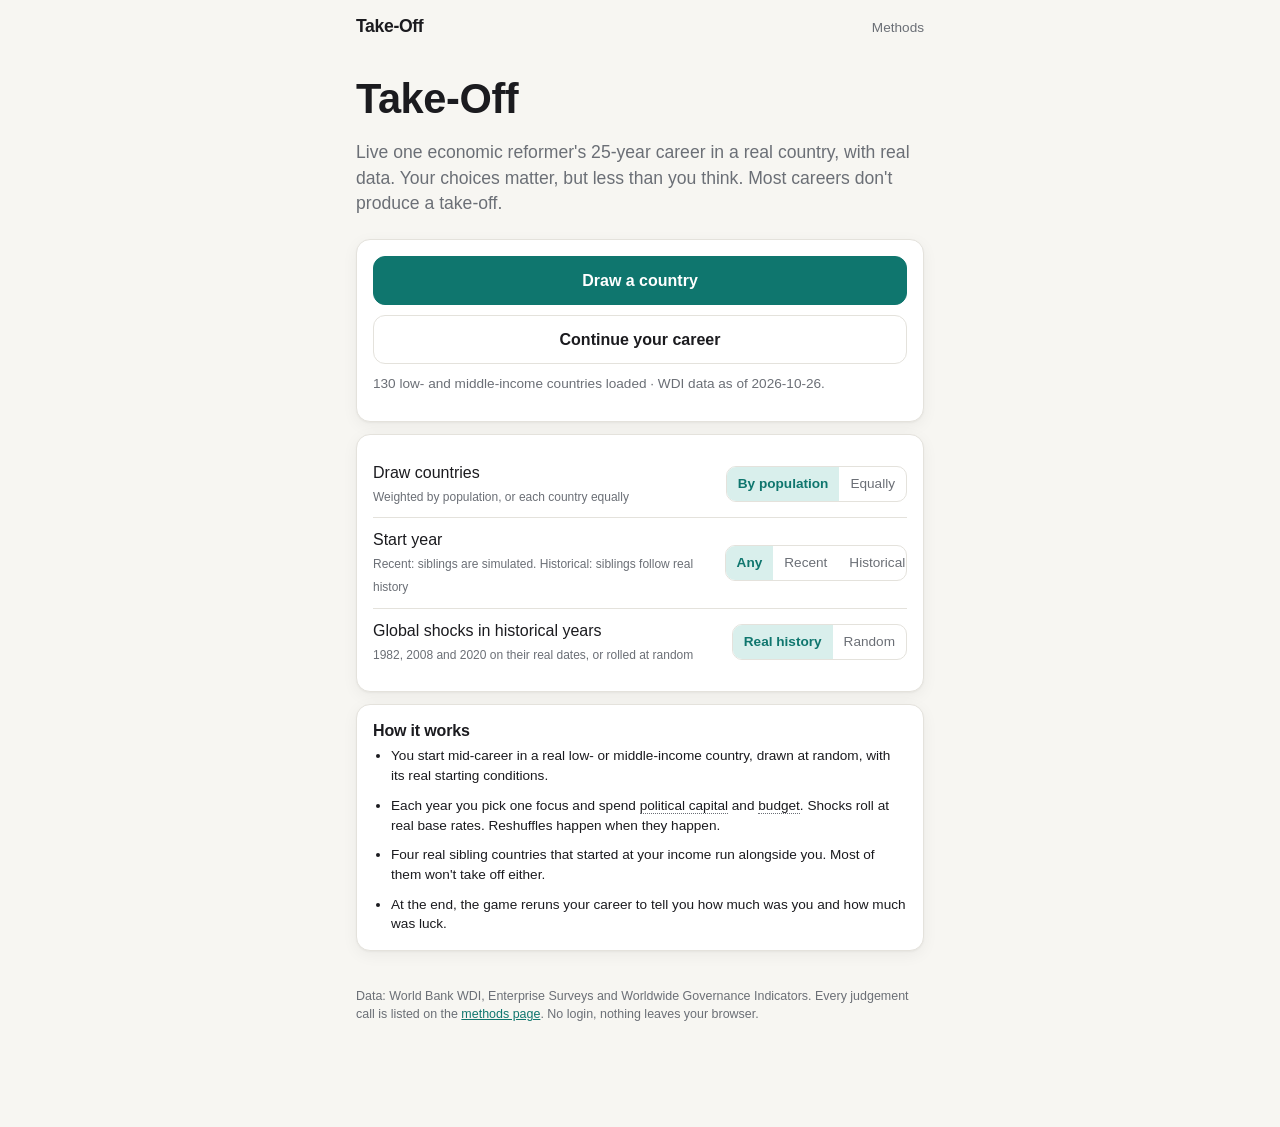
==== index.html @ 291b70ea "Take-Off v1: reformer-career growth game with World Bank data Static browser game: 25-year career in" ====
<!doctype html>
<html lang="en">
<head>
<meta charset="utf-8">
<meta name="viewport" content="width=device-width, initial-scale=1, viewport-fit=cover">
<title>Take-Off</title>
<meta name="description" content="Live one economic reformer's 25-year career in a real country, with real data. Most careers don't produce a take-off.">
<link rel="stylesheet" href="styles.css">
<link rel="icon" href="data:image/svg+xml,<svg xmlns='http://www.w3.org/2000/svg' viewBox='0 0 32 32'><path d='M4 26 L14 16 L20 20 L28 6' stroke='%230f766e' stroke-width='4' fill='none' stroke-linecap='round'/></svg>">
</head>
<body>
<div class="wrap">
  <header class="top">
    <a class="brand" href="#" id="brand">Take-Off</a>
    <nav><a href="methods.html">Methods</a><button id="nav-restart" hidden>Restart</button></nav>
  </header>

  <section id="home" class="screen active">
    <div class="hero">
      <h1>Take-Off</h1>
      <p class="lede">Live one economic reformer's 25-year career in a real country, with real data. Your choices matter, but less than you think. Most careers don't produce a take-off.</p>
    </div>
    <div class="card stack">
      <button class="btn primary block" id="btn-draw">Draw a country</button>
      <button class="btn block" id="btn-continue" hidden>Continue your career</button>
      <p class="small muted" id="loading">Loading country data…</p>
    </div>
    <div class="card settings">
      <label><span>Draw countries<br><span class="tiny muted">Weighted by population, or each country equally</span></span><span class="seg" data-setting="weighting"><button data-v="pop" class="on">By population</button><button data-v="equal">Equally</button></span></label>
      <label><span>Start year<br><span class="tiny muted">Recent: siblings are simulated. Historical: siblings follow real history</span></span><span class="seg" data-setting="era"><button data-v="any" class="on">Any</button><button data-v="recent">Recent</button><button data-v="historical">Historical</button></span></label>
      <label><span>Global shocks in historical years<br><span class="tiny muted">1982, 2008 and 2020 on their real dates, or rolled at random</span></span><span class="seg" data-setting="globalShocks"><button data-v="real" class="on">Real history</button><button data-v="random">Random</button></span></label>
    </div>
    <div class="card">
      <h3>How it works</h3>
      <ul class="small stack" style="padding-left: 18px; margin: 0">
        <li>You start mid-career in a real low- or middle-income country, drawn at random, with its real starting conditions.</li>
        <li>Each year you pick one focus and spend <span class="term" data-term="political capital">political capital</span> and <span class="term" data-term="budget">budget</span>. Shocks roll at real base rates. Reshuffles happen when they happen.</li>
        <li>Four real sibling countries that started at your income run alongside you. Most of them won't take off either.</li>
        <li>At the end, the game reruns your career to tell you how much was you and how much was luck.</li>
      </ul>
    </div>
    <footer>Data: World Bank WDI, Enterprise Surveys and Worldwide Governance Indicators. Every judgement call is listed on the <a href="methods.html">methods page</a>. No login, nothing leaves your browser.</footer>
  </section>

  <section id="draw" class="screen"></section>
  <section id="play" class="screen"></section>
  <section id="end" class="screen"></section>
</div>

<div class="modal" id="modal"><div class="box" id="modal-box"></div></div>
<div id="tip"></div>
<div class="toast" id="toast"></div>
<script type="module" src="src/app.js"></script>
</body>
</html>
---- styles.css ----
:root {
  --bg: #f7f6f2; --card: #ffffff; --ink: #1b1b1f; --muted: #6b6f76; --line: #e4e2dc;
  --accent: #0f766e; --accent-soft: #d9efec; --warm: #b45309; --warm-soft: #fbe9d6; --bad: #b91c1c; --bad-soft: #fde2e2;
  --sib: #9aa0a6; --you: #0f766e; --real: #b45309;
  --radius: 14px; --shadow: 0 1px 2px rgba(0,0,0,.04), 0 4px 16px rgba(0,0,0,.05);
  --font: -apple-system, BlinkMacSystemFont, "Segoe UI", Inter, Roboto, Helvetica, Arial, sans-serif;
  --mono: ui-monospace, SFMono-Regular, Menlo, monospace;
}
@media (prefers-color-scheme: dark) {
  :root:not([data-theme="light"]) {
    --bg: #15161a; --card: #1f2126; --ink: #ecebe6; --muted: #9a9ea6; --line: #2d3036;
    --accent: #3fb8ac; --accent-soft: #163f3b; --warm: #e8963e; --warm-soft: #3d2a14; --bad: #ef6a6a; --bad-soft: #3f1d1d;
    --sib: #6b7076; --you: #3fb8ac; --real: #e8963e; --shadow: 0 1px 2px rgba(0,0,0,.3);
  }
}
:root[data-theme="dark"] {
  --bg: #15161a; --card: #1f2126; --ink: #ecebe6; --muted: #9a9ea6; --line: #2d3036;
  --accent: #3fb8ac; --accent-soft: #163f3b; --warm: #e8963e; --warm-soft: #3d2a14; --bad: #ef6a6a; --bad-soft: #3f1d1d;
  --sib: #6b7076; --you: #3fb8ac; --real: #e8963e; --shadow: 0 1px 2px rgba(0,0,0,.3);
}
* { box-sizing: border-box; }
html { -webkit-text-size-adjust: 100%; }
body { margin: 0; background: var(--bg); color: var(--ink); font-family: var(--font); font-size: 16px; line-height: 1.45; font-variant-numeric: tabular-nums; }
a { color: var(--accent); }
button { font: inherit; color: inherit; }
h1, h2, h3 { margin: 0 0 .4em; line-height: 1.2; font-weight: 650; letter-spacing: -0.01em; }
h1 { font-size: 2rem; } h2 { font-size: 1.25rem; } h3 { font-size: 1rem; }
p { margin: 0 0 .8em; }
.wrap { max-width: 600px; margin: 0 auto; padding: 0 16px 80px; }
header.top { display: flex; align-items: center; justify-content: space-between; padding: 14px 0 10px; }
header.top .brand { font-weight: 700; letter-spacing: -.02em; text-decoration: none; color: var(--ink); font-size: 1.1rem; }
header.top nav a, header.top nav button { font-size: .85rem; color: var(--muted); margin-left: 14px; background: none; border: 0; cursor: pointer; text-decoration: none; padding: 0; }
.screen { display: none; } .screen.active { display: block; }
.card { background: var(--card); border: 1px solid var(--line); border-radius: var(--radius); padding: 16px; margin: 0 0 12px; box-shadow: var(--shadow); }
.card h3 { display: flex; justify-content: space-between; align-items: baseline; }
.card h3 small, .src { color: var(--muted); font-size: .75rem; font-weight: 400; }
.muted { color: var(--muted); } .small { font-size: .85rem; } .tiny { font-size: .75rem; }
.btn { display: inline-flex; align-items: center; justify-content: center; gap: 8px; padding: 12px 18px; border-radius: 12px; border: 1px solid var(--line); background: var(--card); cursor: pointer; font-weight: 600; transition: transform .05s ease, background .15s; }
.btn:active { transform: translateY(1px); }
.btn.primary { background: var(--accent); color: #fff; border-color: var(--accent); }
.btn.block { width: 100%; }
.btn[disabled] { opacity: .45; cursor: not-allowed; }
.btn.ghost { background: transparent; }
.row { display: flex; gap: 10px; align-items: center; flex-wrap: wrap; }
.spread { justify-content: space-between; }
.stack > * + * { margin-top: 10px; }
.pill { display: inline-block; padding: 2px 9px; border-radius: 999px; font-size: .75rem; background: var(--accent-soft); color: var(--accent); font-weight: 600; }
.pill.warm { background: var(--warm-soft); color: var(--warm); } .pill.bad { background: var(--bad-soft); color: var(--bad); } .pill.grey { background: var(--line); color: var(--muted); }
.term { border-bottom: 1px dotted var(--muted); cursor: help; }
#tip { position: fixed; z-index: 50; max-width: 300px; background: var(--ink); color: var(--bg); padding: 10px 12px; border-radius: 10px; font-size: .85rem; line-height: 1.35; display: none; box-shadow: 0 6px 24px rgba(0,0,0,.25); }
/* Home */
.hero { padding: 24px 0 8px; }
.hero h1 { font-size: 2.6rem; }
.hero .lede { font-size: 1.1rem; color: var(--muted); max-width: 32em; }
.settings label { display: flex; justify-content: space-between; align-items: center; padding: 10px 0; border-top: 1px solid var(--line); gap: 12px; }
.settings label:first-child { border-top: 0; }
.seg { display: inline-flex; border: 1px solid var(--line); border-radius: 10px; overflow: hidden; }
.seg button { background: transparent; border: 0; padding: 7px 11px; cursor: pointer; font-size: .85rem; color: var(--muted); }
.seg button.on { background: var(--accent-soft); color: var(--accent); font-weight: 600; }
/* Starting hand */
.hand .kv { display: grid; grid-template-columns: 1fr auto; gap: 4px 12px; font-size: .95rem; }
.hand .kv b { font-weight: 600; }
.bar { height: 8px; background: var(--line); border-radius: 4px; overflow: hidden; }
.bar > i { display: block; height: 100%; background: var(--accent); border-radius: 4px; }
.bar.warm > i { background: var(--warm); }
.barrow { display: grid; grid-template-columns: 1fr 64px; gap: 6px 10px; align-items: center; font-size: .9rem; margin: 6px 0; }
.barrow .lbl { display: flex; justify-content: space-between; gap: 8px; }
.chips { display: flex; flex-wrap: wrap; gap: 6px; }
.chip { padding: 6px 11px; border-radius: 999px; border: 1px solid var(--line); background: var(--card); font-size: .85rem; cursor: pointer; }
.chip.on { background: var(--accent); color: #fff; border-color: var(--accent); }
.countrycard { background: linear-gradient(135deg, var(--accent) 0%, #134e4a 100%); color: #fff; border-radius: var(--radius); padding: 20px; margin-bottom: 12px; }
.countrycard h1 { color: #fff; margin: 0; font-size: 2rem; }
.countrycard .sub { opacity: .85; }
/* Play */
.topbar { position: sticky; top: 0; z-index: 10; background: var(--bg); padding: 10px 0 8px; border-bottom: 1px solid var(--line); margin-bottom: 12px; }
.topbar .yr { font-size: 1.25rem; font-weight: 700; }
.topbar .seat { font-size: .85rem; color: var(--muted); }
.pips { display: inline-flex; gap: 3px; align-items: center; }
.pips i { width: 9px; height: 9px; border-radius: 2px; background: var(--line); display: inline-block; }
.pips i.on { background: var(--accent); } .pips.budget i.on { background: var(--warm); }
.res { display: flex; gap: 14px; font-size: .8rem; color: var(--muted); align-items: center; }
.res b { color: var(--ink); }
canvas.chart { width: 100%; height: 180px; display: block; }
canvas.chart.big { height: 260px; }
.stats { display: grid; grid-template-columns: repeat(3, 1fr); gap: 8px; }
.stat { background: var(--card); border: 1px solid var(--line); border-radius: 12px; padding: 10px; }
.stat .v { font-size: 1.15rem; font-weight: 700; } .stat .k { font-size: .72rem; color: var(--muted); }
.menu { display: grid; gap: 8px; }
.opt { text-align: left; border: 1px solid var(--line); border-radius: 12px; background: var(--card); padding: 12px; cursor: pointer; display: grid; grid-template-columns: 1fr auto; gap: 4px 10px; }
.opt.on { border-color: var(--accent); box-shadow: 0 0 0 2px var(--accent-soft); }
.opt[disabled] { opacity: .5; cursor: not-allowed; }
.opt .t { font-weight: 650; } .opt .b { font-size: .85rem; color: var(--muted); grid-column: 1 / -1; }
.opt .why { font-size: .78rem; color: var(--accent); grid-column: 1 / -1; }
.opt .cost { font-size: .72rem; color: var(--muted); white-space: nowrap; text-align: right; }
.speed { display: flex; gap: 6px; align-items: center; flex-wrap: wrap; }
.speed button { border: 1px solid var(--line); background: var(--card); border-radius: 8px; padding: 6px 9px; font-size: .8rem; cursor: pointer; }
.speed button.on { background: var(--accent); color: #fff; border-color: var(--accent); }
.log { list-style: none; margin: 0; padding: 0; }
.log li { padding: 8px 0; border-top: 1px solid var(--line); font-size: .9rem; }
.log li:first-child { border-top: 0; }
.log .y { font-weight: 700; margin-right: 8px; font-family: var(--mono); font-size: .8rem; color: var(--muted); }
.shock { display: flex; justify-content: space-between; gap: 10px; font-size: .88rem; padding: 4px 0; }
.shock .ppt { font-family: var(--mono); font-size: .8rem; color: var(--muted); white-space: nowrap; }
.pos { color: var(--accent); } .neg { color: var(--bad); }
details summary { cursor: pointer; color: var(--muted); font-size: .85rem; }
.why .barrow { grid-template-columns: 1fr 120px 48px; }
.why .bb { position: relative; height: 10px; background: var(--line); border-radius: 3px; }
.why .bb i { position: absolute; top: 0; height: 100%; background: var(--accent); }
.why .bb i.neg { background: var(--bad); }
.reform { display: grid; grid-template-columns: 1fr 70px; gap: 2px 10px; align-items: center; font-size: .9rem; padding: 6px 0; border-top: 1px solid var(--line); }
.reform:first-child { border-top: 0; }
.reform .n { display: flex; gap: 6px; align-items: center; flex-wrap: wrap; }
/* Modal */
.modal { position: fixed; inset: 0; background: rgba(20,20,24,.55); display: none; align-items: flex-end; justify-content: center; z-index: 40; padding: 0; }
.modal.open { display: flex; }
.modal .box { background: var(--card); width: 100%; max-width: 600px; border-radius: 18px 18px 0 0; padding: 20px 16px 28px; max-height: 90vh; overflow: auto; }
@media (min-width: 640px) { .modal { align-items: center; padding: 16px; } .modal .box { border-radius: 18px; } }
.modal textarea { width: 100%; min-height: 90px; border: 1px solid var(--line); border-radius: 10px; padding: 10px; font: inherit; background: var(--bg); color: var(--ink); resize: vertical; }
.evopt { width: 100%; text-align: left; border: 1px solid var(--line); border-radius: 12px; background: var(--card); padding: 12px; cursor: pointer; display: flex; justify-content: space-between; gap: 10px; margin-top: 8px; }
.evopt[disabled] { opacity: .5; cursor: not-allowed; }
.toast { position: fixed; left: 50%; transform: translateX(-50%); bottom: 20px; background: var(--ink); color: var(--bg); padding: 10px 16px; border-radius: 999px; font-size: .85rem; z-index: 60; display: none; }
/* End */
.legend { display: flex; gap: 14px; flex-wrap: wrap; font-size: .8rem; color: var(--muted); }
.legend i { display: inline-block; width: 14px; height: 3px; vertical-align: middle; margin-right: 5px; border-radius: 2px; }
.lucks { display: grid; grid-template-columns: 1fr 1fr; gap: 8px; }
.answers li { margin-bottom: 8px; } .answers .q { color: var(--muted); font-size: .85rem; }
select { font: inherit; padding: 8px 10px; border-radius: 10px; border: 1px solid var(--line); background: var(--card); color: var(--ink); max-width: 100%; }
footer { color: var(--muted); font-size: .78rem; padding: 24px 0; }
table.assump { width: 100%; border-collapse: collapse; font-size: .85rem; }
table.assump th, table.assump td { text-align: left; padding: 8px 6px; border-top: 1px solid var(--line); vertical-align: top; }
table.assump td.v { font-family: var(--mono); white-space: nowrap; }
.methods p, .methods li { max-width: 40em; }
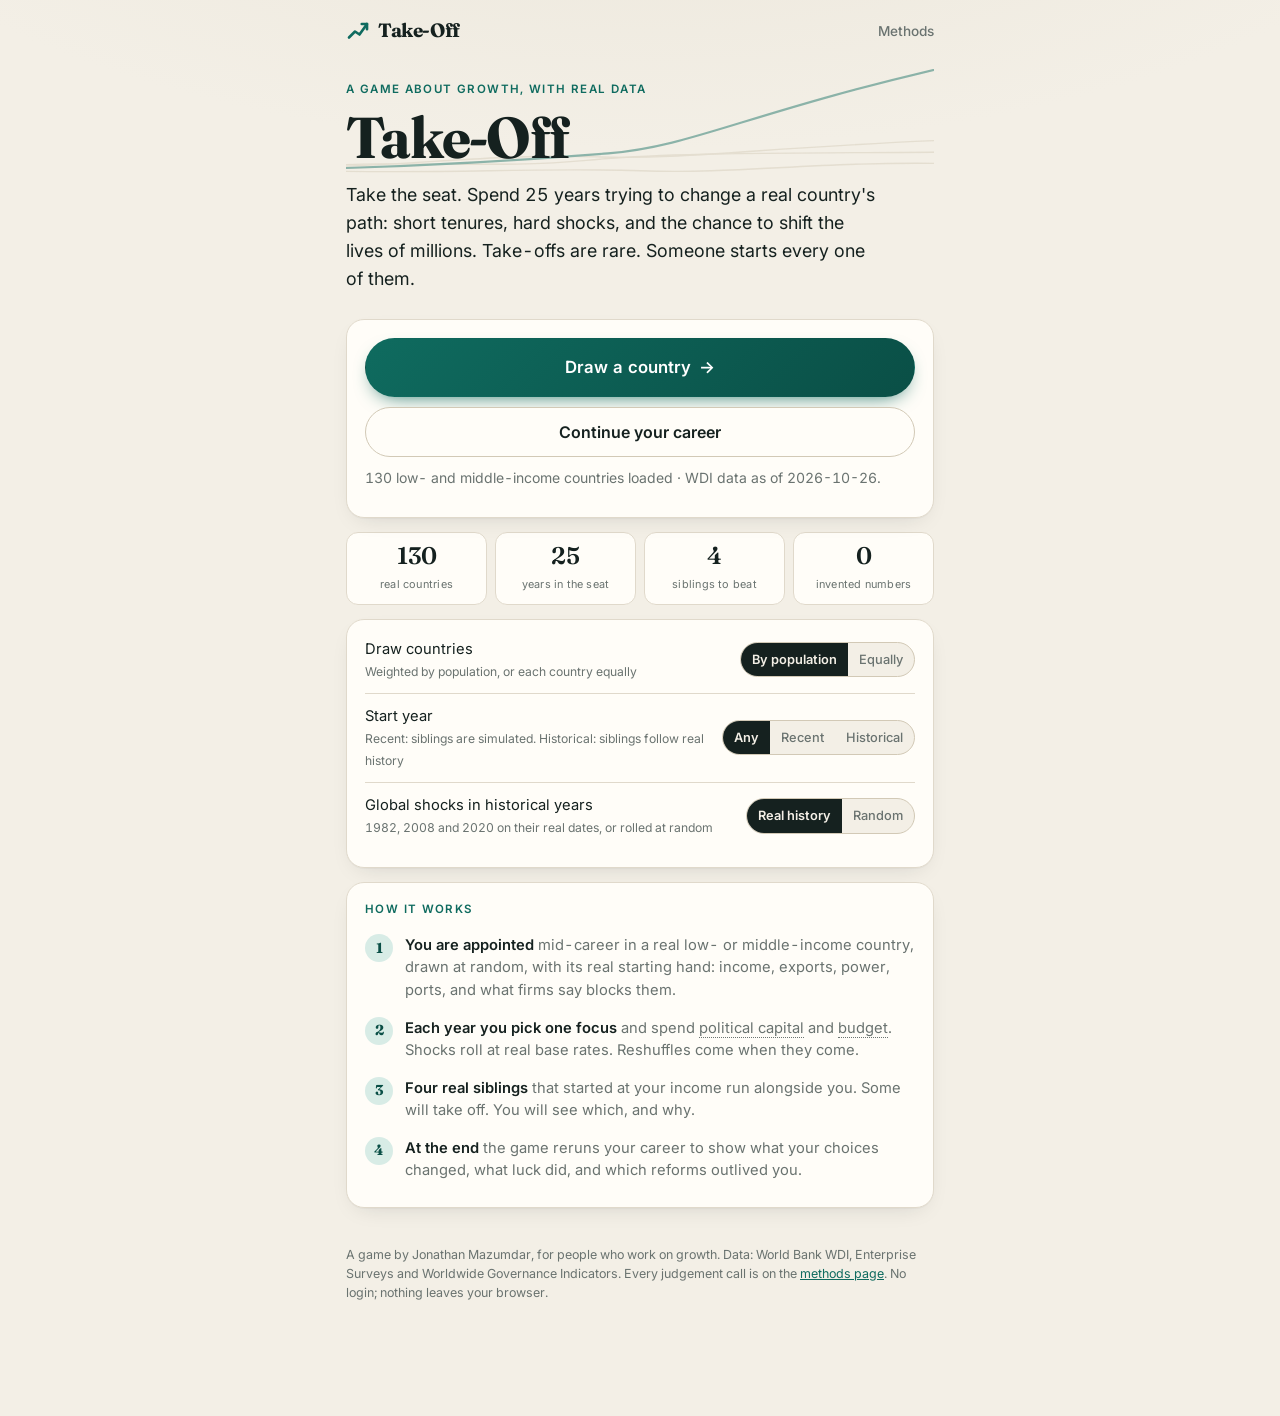
==== commit 8429b268: "Visual redesign, reframed copy, skill calibration, credits - Fraunces/Inter typography, warmer palet" ====
--- a/index.html
+++ b/index.html
@@ -4,26 +4,40 @@
 <meta charset="utf-8">
 <meta name="viewport" content="width=device-width, initial-scale=1, viewport-fit=cover">
 <title>Take-Off</title>
-<meta name="description" content="Live one economic reformer's 25-year career in a real country, with real data. Most careers don't produce a take-off.">
+<meta name="description" content="Take the seat. Spend 25 years trying to change a real country's path, with real data. Take-offs are rare. Someone starts every one of them.">
+<link rel="preconnect" href="https://fonts.googleapis.com"><link rel="preconnect" href="https://fonts.gstatic.com" crossorigin><link href="https://fonts.googleapis.com/css2?family=Fraunces:opsz,wght@9..144,400;9..144,600;9..144,700&family=Inter:wght@400;500;600;700&display=swap" rel="stylesheet">
 <link rel="stylesheet" href="styles.css">
 <link rel="icon" href="data:image/svg+xml,<svg xmlns='http://www.w3.org/2000/svg' viewBox='0 0 32 32'><path d='M4 26 L14 16 L20 20 L28 6' stroke='%230f766e' stroke-width='4' fill='none' stroke-linecap='round'/></svg>">
 </head>
 <body>
 <div class="wrap">
   <header class="top">
-    <a class="brand" href="#" id="brand">Take-Off</a>
+    <a class="brand" href="#" id="brand"><svg class="mark" viewBox="0 0 32 32" aria-hidden="true"><path d="M4 26 L12 18 L18 22 L28 8" fill="none" stroke="currentColor" stroke-width="3.5" stroke-linecap="round" stroke-linejoin="round"/><path d="M21 8 H28 V15" fill="none" stroke="currentColor" stroke-width="3.5" stroke-linecap="round" stroke-linejoin="round"/></svg>Take-Off</a>
     <nav><a href="methods.html">Methods</a><button id="nav-restart" hidden>Restart</button></nav>
   </header>
 
   <section id="home" class="screen active">
     <div class="hero">
+      <svg class="hero-art" viewBox="0 0 600 220" preserveAspectRatio="none" aria-hidden="true">
+        <path class="sib" d="M0 170 C100 165 180 150 260 155 S420 140 600 130"/>
+        <path class="sib" d="M0 175 C120 180 200 170 300 175 S460 160 600 165"/>
+        <path class="sib" d="M0 168 C90 160 170 172 250 160 S430 150 600 148"/>
+        <path class="you" d="M0 172 C110 168 190 160 270 150 S400 90 600 20"/>
+      </svg>
+      <p class="eyebrow">A game about growth, with real data</p>
       <h1>Take-Off</h1>
-      <p class="lede">Live one economic reformer's 25-year career in a real country, with real data. Your choices matter, but less than you think. Most careers don't produce a take-off.</p>
+      <p class="lede">Take the seat. Spend 25 years trying to change a real country's path: short tenures, hard shocks, and the chance to shift the lives of millions. Take-offs are rare. Someone starts every one of them.</p>
     </div>
-    <div class="card stack">
-      <button class="btn primary block" id="btn-draw">Draw a country</button>
+    <div class="card cta stack">
+      <button class="btn primary block lg" id="btn-draw">Draw a country <span class="arrow">→</span></button>
       <button class="btn block" id="btn-continue" hidden>Continue your career</button>
       <p class="small muted" id="loading">Loading country data…</p>
+    </div>
+    <div class="facts">
+      <div class="fact"><b>130</b><span>real countries</span></div>
+      <div class="fact"><b>25</b><span>years in the seat</span></div>
+      <div class="fact"><b>4</b><span>siblings to beat</span></div>
+      <div class="fact"><b>0</b><span>invented numbers</span></div>
     </div>
     <div class="card settings">
       <label><span>Draw countries<br><span class="tiny muted">Weighted by population, or each country equally</span></span><span class="seg" data-setting="weighting"><button data-v="pop" class="on">By population</button><button data-v="equal">Equally</button></span></label>
@@ -31,15 +45,15 @@
       <label><span>Global shocks in historical years<br><span class="tiny muted">1982, 2008 and 2020 on their real dates, or rolled at random</span></span><span class="seg" data-setting="globalShocks"><button data-v="real" class="on">Real history</button><button data-v="random">Random</button></span></label>
     </div>
     <div class="card">
-      <h3>How it works</h3>
-      <ul class="small stack" style="padding-left: 18px; margin: 0">
-        <li>You start mid-career in a real low- or middle-income country, drawn at random, with its real starting conditions.</li>
-        <li>Each year you pick one focus and spend <span class="term" data-term="political capital">political capital</span> and <span class="term" data-term="budget">budget</span>. Shocks roll at real base rates. Reshuffles happen when they happen.</li>
-        <li>Four real sibling countries that started at your income run alongside you. Most of them won't take off either.</li>
-        <li>At the end, the game reruns your career to tell you how much was you and how much was luck.</li>
-      </ul>
+      <p class="eyebrow">How it works</p>
+      <ol class="steps">
+        <li><b>You are appointed</b> mid-career in a real low- or middle-income country, drawn at random, with its real starting hand: income, exports, power, ports, and what firms say blocks them.</li>
+        <li><b>Each year you pick one focus</b> and spend <span class="term" data-term="political capital">political capital</span> and <span class="term" data-term="budget">budget</span>. Shocks roll at real base rates. Reshuffles come when they come.</li>
+        <li><b>Four real siblings</b> that started at your income run alongside you. Some will take off. You will see which, and why.</li>
+        <li><b>At the end</b> the game reruns your career to show what your choices changed, what luck did, and which reforms outlived you.</li>
+      </ol>
     </div>
-    <footer>Data: World Bank WDI, Enterprise Surveys and Worldwide Governance Indicators. Every judgement call is listed on the <a href="methods.html">methods page</a>. No login, nothing leaves your browser.</footer>
+    <footer>A game by Jonathan Mazumdar, for people who work on growth. Data: World Bank WDI, Enterprise Surveys and Worldwide Governance Indicators. Every judgement call is on the <a href="methods.html">methods page</a>. No login; nothing leaves your browser.</footer>
   </section>
 
   <section id="draw" class="screen"></section>
@@ -47,7 +61,7 @@
   <section id="end" class="screen"></section>
 </div>
 
-<div class="modal" id="modal"><div class="box" id="modal-box"></div></div>
+<div class="modal" id="modal"><div class="box"><div class="handle"></div><div id="modal-box"></div></div></div>
 <div id="tip"></div>
 <div class="toast" id="toast"></div>
 <script type="module" src="src/app.js"></script>
--- a/styles.css
+++ b/styles.css
@@ -1,132 +1,193 @@
 :root {
-  --bg: #f7f6f2; --card: #ffffff; --ink: #1b1b1f; --muted: #6b6f76; --line: #e4e2dc;
-  --accent: #0f766e; --accent-soft: #d9efec; --warm: #b45309; --warm-soft: #fbe9d6; --bad: #b91c1c; --bad-soft: #fde2e2;
-  --sib: #9aa0a6; --you: #0f766e; --real: #b45309;
-  --radius: 14px; --shadow: 0 1px 2px rgba(0,0,0,.04), 0 4px 16px rgba(0,0,0,.05);
-  --font: -apple-system, BlinkMacSystemFont, "Segoe UI", Inter, Roboto, Helvetica, Arial, sans-serif;
+  --bg: #f3efe6; --bg2: #ebe6da; --card: #fffdf8; --ink: #15211f; --muted: #6a7370; --line: #e0d9cb; --line2: #d2c9b6;
+  --accent: #0f6b5f; --accent2: #0a4f46; --accent-soft: #d8ece6; --accent-ink: #0a4f46;
+  --warm: #c2651a; --warm-soft: #f7e3cf; --bad: #b8402f; --bad-soft: #f6dcd6; --gold: #d8a63a;
+  --sib: #a9b0ab; --you: #0f6b5f; --real: #c2651a;
+  --radius: 18px; --radius-s: 12px;
+  --shadow: 0 1px 1px rgba(21,33,31,.03), 0 8px 24px -12px rgba(21,33,31,.18);
+  --serif: "Fraunces", "Iowan Old Style", Georgia, serif;
+  --font: "Inter", -apple-system, BlinkMacSystemFont, "Segoe UI", Roboto, Helvetica, Arial, sans-serif;
   --mono: ui-monospace, SFMono-Regular, Menlo, monospace;
 }
 @media (prefers-color-scheme: dark) {
   :root:not([data-theme="light"]) {
-    --bg: #15161a; --card: #1f2126; --ink: #ecebe6; --muted: #9a9ea6; --line: #2d3036;
-    --accent: #3fb8ac; --accent-soft: #163f3b; --warm: #e8963e; --warm-soft: #3d2a14; --bad: #ef6a6a; --bad-soft: #3f1d1d;
-    --sib: #6b7076; --you: #3fb8ac; --real: #e8963e; --shadow: 0 1px 2px rgba(0,0,0,.3);
+    --bg: #111817; --bg2: #0c1211; --card: #1a2321; --ink: #ece8dd; --muted: #98a39f; --line: #27332f; --line2: #334440;
+    --accent: #4cc2b1; --accent2: #7ddccd; --accent-soft: #163b36; --accent-ink: #9fe7da;
+    --warm: #eda05a; --warm-soft: #3d2914; --bad: #ef7a67; --bad-soft: #43201b; --gold: #e6bd5c;
+    --sib: #5f6b67; --you: #4cc2b1; --real: #eda05a; --shadow: 0 1px 1px rgba(0,0,0,.3), 0 10px 30px -14px rgba(0,0,0,.6);
   }
 }
 :root[data-theme="dark"] {
-  --bg: #15161a; --card: #1f2126; --ink: #ecebe6; --muted: #9a9ea6; --line: #2d3036;
-  --accent: #3fb8ac; --accent-soft: #163f3b; --warm: #e8963e; --warm-soft: #3d2a14; --bad: #ef6a6a; --bad-soft: #3f1d1d;
-  --sib: #6b7076; --you: #3fb8ac; --real: #e8963e; --shadow: 0 1px 2px rgba(0,0,0,.3);
+  --bg: #111817; --bg2: #0c1211; --card: #1a2321; --ink: #ece8dd; --muted: #98a39f; --line: #27332f; --line2: #334440;
+  --accent: #4cc2b1; --accent2: #7ddccd; --accent-soft: #163b36; --accent-ink: #9fe7da;
+  --warm: #eda05a; --warm-soft: #3d2914; --bad: #ef7a67; --bad-soft: #43201b; --gold: #e6bd5c;
+  --sib: #5f6b67; --you: #4cc2b1; --real: #eda05a; --shadow: 0 1px 1px rgba(0,0,0,.3), 0 10px 30px -14px rgba(0,0,0,.6);
 }
 * { box-sizing: border-box; }
-html { -webkit-text-size-adjust: 100%; }
-body { margin: 0; background: var(--bg); color: var(--ink); font-family: var(--font); font-size: 16px; line-height: 1.45; font-variant-numeric: tabular-nums; }
+html { -webkit-text-size-adjust: 100%; scroll-behavior: smooth; }
+body { margin: 0; background: var(--bg); background-image: radial-gradient(1200px 500px at 50% -200px, var(--bg2), transparent 70%); color: var(--ink); font-family: var(--font); font-size: 16px; line-height: 1.5; font-variant-numeric: tabular-nums; -webkit-font-smoothing: antialiased; }
 a { color: var(--accent); }
 button { font: inherit; color: inherit; }
-h1, h2, h3 { margin: 0 0 .4em; line-height: 1.2; font-weight: 650; letter-spacing: -0.01em; }
-h1 { font-size: 2rem; } h2 { font-size: 1.25rem; } h3 { font-size: 1rem; }
+h1, h2, h3 { margin: 0 0 .35em; line-height: 1.1; font-weight: 600; letter-spacing: -0.01em; }
+h1, h2 { font-family: var(--serif); font-variation-settings: "opsz" 72; }
+h1 { font-size: 2.4rem; } h2 { font-size: 1.5rem; } h3 { font-size: 1.02rem; font-weight: 650; }
 p { margin: 0 0 .8em; }
-.wrap { max-width: 600px; margin: 0 auto; padding: 0 16px 80px; }
-header.top { display: flex; align-items: center; justify-content: space-between; padding: 14px 0 10px; }
-header.top .brand { font-weight: 700; letter-spacing: -.02em; text-decoration: none; color: var(--ink); font-size: 1.1rem; }
-header.top nav a, header.top nav button { font-size: .85rem; color: var(--muted); margin-left: 14px; background: none; border: 0; cursor: pointer; text-decoration: none; padding: 0; }
-.screen { display: none; } .screen.active { display: block; }
-.card { background: var(--card); border: 1px solid var(--line); border-radius: var(--radius); padding: 16px; margin: 0 0 12px; box-shadow: var(--shadow); }
-.card h3 { display: flex; justify-content: space-between; align-items: baseline; }
-.card h3 small, .src { color: var(--muted); font-size: .75rem; font-weight: 400; }
-.muted { color: var(--muted); } .small { font-size: .85rem; } .tiny { font-size: .75rem; }
-.btn { display: inline-flex; align-items: center; justify-content: center; gap: 8px; padding: 12px 18px; border-radius: 12px; border: 1px solid var(--line); background: var(--card); cursor: pointer; font-weight: 600; transition: transform .05s ease, background .15s; }
+.wrap { max-width: 620px; margin: 0 auto; padding: 0 16px 90px; }
+header.top { display: flex; align-items: center; justify-content: space-between; padding: 16px 0 10px; }
+header.top .brand { display: inline-flex; align-items: center; gap: 8px; font-family: var(--serif); font-weight: 700; letter-spacing: -.02em; text-decoration: none; color: var(--ink); font-size: 1.2rem; }
+header.top .mark { width: 24px; height: 24px; color: var(--accent); }
+header.top nav a, header.top nav button { font-size: .85rem; font-weight: 500; color: var(--muted); margin-left: 16px; background: none; border: 0; cursor: pointer; text-decoration: none; padding: 0; }
+header.top nav a:hover, header.top nav button:hover { color: var(--ink); }
+.screen { display: none; } .screen.active { display: block; animation: fade .35s ease both; }
+@keyframes fade { from { opacity: 0; transform: translateY(6px); } to { opacity: 1; transform: none; } }
+.card { background: var(--card); border: 1px solid var(--line); border-radius: var(--radius); padding: 18px; margin: 0 0 14px; box-shadow: var(--shadow); animation: fade .4s ease both; }
+.card h3 { display: flex; justify-content: space-between; align-items: baseline; gap: 10px; }
+.card h3 small, .src { color: var(--muted); font-size: .72rem; font-weight: 500; letter-spacing: .02em; text-align: right; }
+.eyebrow { font-size: .72rem; font-weight: 600; letter-spacing: .12em; text-transform: uppercase; color: var(--accent); margin: 0 0 8px; }
+.muted { color: var(--muted); } .small { font-size: .875rem; } .tiny { font-size: .76rem; }
+.btn { display: inline-flex; align-items: center; justify-content: center; gap: 8px; padding: 12px 18px; border-radius: 999px; border: 1px solid var(--line2); background: var(--card); cursor: pointer; font-weight: 600; transition: transform .08s ease, box-shadow .15s, background .15s; }
+.btn:hover { box-shadow: var(--shadow); }
 .btn:active { transform: translateY(1px); }
-.btn.primary { background: var(--accent); color: #fff; border-color: var(--accent); }
+.btn.primary { background: linear-gradient(135deg, var(--accent), var(--accent2)); color: #fff; border-color: transparent; box-shadow: 0 8px 20px -10px var(--accent); }
+.btn.primary:hover { filter: brightness(1.05); }
+.btn.lg { padding: 16px 22px; font-size: 1.05rem; }
+.btn .arrow { transition: transform .15s; } .btn:hover .arrow { transform: translateX(3px); }
 .btn.block { width: 100%; }
-.btn[disabled] { opacity: .45; cursor: not-allowed; }
+.btn[disabled] { opacity: .45; cursor: not-allowed; box-shadow: none; }
 .btn.ghost { background: transparent; }
 .row { display: flex; gap: 10px; align-items: center; flex-wrap: wrap; }
 .spread { justify-content: space-between; }
 .stack > * + * { margin-top: 10px; }
-.pill { display: inline-block; padding: 2px 9px; border-radius: 999px; font-size: .75rem; background: var(--accent-soft); color: var(--accent); font-weight: 600; }
+.pill { display: inline-flex; align-items: center; gap: 4px; padding: 3px 10px; border-radius: 999px; font-size: .74rem; background: var(--accent-soft); color: var(--accent-ink); font-weight: 600; }
 .pill.warm { background: var(--warm-soft); color: var(--warm); } .pill.bad { background: var(--bad-soft); color: var(--bad); } .pill.grey { background: var(--line); color: var(--muted); }
-.term { border-bottom: 1px dotted var(--muted); cursor: help; }
-#tip { position: fixed; z-index: 50; max-width: 300px; background: var(--ink); color: var(--bg); padding: 10px 12px; border-radius: 10px; font-size: .85rem; line-height: 1.35; display: none; box-shadow: 0 6px 24px rgba(0,0,0,.25); }
-/* Home */
-.hero { padding: 24px 0 8px; }
-.hero h1 { font-size: 2.6rem; }
-.hero .lede { font-size: 1.1rem; color: var(--muted); max-width: 32em; }
-.settings label { display: flex; justify-content: space-between; align-items: center; padding: 10px 0; border-top: 1px solid var(--line); gap: 12px; }
-.settings label:first-child { border-top: 0; }
-.seg { display: inline-flex; border: 1px solid var(--line); border-radius: 10px; overflow: hidden; }
-.seg button { background: transparent; border: 0; padding: 7px 11px; cursor: pointer; font-size: .85rem; color: var(--muted); }
-.seg button.on { background: var(--accent-soft); color: var(--accent); font-weight: 600; }
-/* Starting hand */
-.hand .kv { display: grid; grid-template-columns: 1fr auto; gap: 4px 12px; font-size: .95rem; }
-.hand .kv b { font-weight: 600; }
+.term { border-bottom: 1px dotted var(--muted); cursor: help; text-decoration: none; }
+#tip { position: fixed; z-index: 50; max-width: 300px; background: var(--ink); color: var(--bg); padding: 10px 12px; border-radius: 12px; font-size: .85rem; line-height: 1.4; display: none; box-shadow: 0 10px 30px rgba(0,0,0,.3); }
+/* ---------- Home ---------- */
+.hero { position: relative; padding: 26px 0 12px; overflow: hidden; }
+.hero-art { position: absolute; right: -30px; top: -6px; width: 110%; height: 58%; opacity: .45; pointer-events: none; }
+.hero-art path { fill: none; stroke-width: 2; stroke-linecap: round; }
+.hero-art .sib { stroke: var(--line2); } .hero-art .you { stroke: var(--accent); stroke-width: 3; stroke-dasharray: 900; stroke-dashoffset: 900; animation: draw 2.2s .3s ease-out forwards; }
+@keyframes draw { to { stroke-dashoffset: 0; } }
+.hero h1 { font-size: 3.6rem; font-weight: 700; letter-spacing: -.03em; margin: 0 0 12px; position: relative; }
+.hero .lede { font-size: 1.12rem; line-height: 1.55; color: var(--ink); max-width: 30em; position: relative; font-weight: 400; }
+.hero .eyebrow { position: relative; }
+.facts { display: grid; grid-template-columns: repeat(4, 1fr); gap: 8px; margin: 0 0 14px; }
+.fact { background: var(--card); border: 1px solid var(--line); border-radius: var(--radius-s); padding: 10px 8px; text-align: center; }
+.fact b { display: block; font-family: var(--serif); font-size: 1.5rem; font-weight: 600; line-height: 1.1; }
+.fact span { font-size: .68rem; color: var(--muted); letter-spacing: .02em; }
+.steps { margin: 0; padding-left: 0; list-style: none; counter-reset: s; }
+.steps li { position: relative; padding: 8px 0 8px 40px; font-size: .92rem; color: var(--muted); counter-increment: s; }
+.steps li b { color: var(--ink); font-weight: 600; }
+.steps li::before { content: counter(s); position: absolute; left: 0; top: 8px; width: 28px; height: 28px; border-radius: 50%; background: var(--accent-soft); color: var(--accent-ink); font-family: var(--serif); font-weight: 700; display: grid; place-items: center; font-size: .9rem; }
+.settings label { display: flex; justify-content: space-between; align-items: center; padding: 11px 0; border-top: 1px solid var(--line); gap: 12px; font-size: .92rem; }
+.settings label:first-child { border-top: 0; padding-top: 0; }
+.seg { display: inline-flex; border: 1px solid var(--line2); border-radius: 999px; overflow: hidden; background: var(--bg); flex-shrink: 0; }
+.seg button { background: transparent; border: 0; padding: 7px 11px; cursor: pointer; font-size: .8rem; color: var(--muted); font-weight: 500; }
+.seg button.on { background: var(--ink); color: var(--bg); font-weight: 600; }
+/* ---------- Country card ---------- */
+.countrycard { position: relative; overflow: hidden; background: linear-gradient(140deg, #0f6b5f 0%, #0a4f46 55%, #143a3a 100%); color: #fff; border-radius: var(--radius); padding: 24px 22px; margin-bottom: 14px; box-shadow: 0 20px 40px -24px #0a4f46; }
+.countrycard::before { content: ""; position: absolute; inset: 0; background: url("data:image/svg+xml,%3Csvg xmlns='http://www.w3.org/2000/svg' width='400' height='260' viewBox='0 0 400 260'%3E%3Cg fill='none' stroke='%23ffffff' stroke-opacity='.10' stroke-width='1.2'%3E%3Cpath d='M-20 200c60-40 120-20 180-60s120-80 260-60'/%3E%3Cpath d='M-20 230c70-50 130-30 190-70s130-90 250-70'/%3E%3Cpath d='M-20 170c60-30 110-10 170-50s110-70 270-50'/%3E%3Cpath d='M-20 140c50-20 100 0 160-40s100-60 280-40'/%3E%3Cpath d='M-20 110c40-10 90 10 150-30s90-50 290-30'/%3E%3Cpath d='M-20 80c40 0 80 20 140-20s80-40 300-20'/%3E%3C/g%3E%3C/svg%3E") right bottom / 120% no-repeat; pointer-events: none; }
+.countrycard > * { position: relative; }
+.countrycard h1 { color: #fff; margin: 4px 0 8px; font-size: 2.6rem; font-weight: 700; letter-spacing: -.02em; }
+.countrycard .sub { opacity: .9; font-size: .98rem; line-height: 1.45; }
+.countrycard .eyebrow { color: rgba(255,255,255,.75); }
+/* ---------- Starting hand ---------- */
+.hand .kv { display: grid; grid-template-columns: 1fr auto; gap: 6px 12px; font-size: .95rem; }
+.hand .kv b { font-weight: 600; font-variant-numeric: tabular-nums; }
 .bar { height: 8px; background: var(--line); border-radius: 4px; overflow: hidden; }
-.bar > i { display: block; height: 100%; background: var(--accent); border-radius: 4px; }
-.bar.warm > i { background: var(--warm); }
-.barrow { display: grid; grid-template-columns: 1fr 64px; gap: 6px 10px; align-items: center; font-size: .9rem; margin: 6px 0; }
+.bar > i { display: block; height: 100%; background: linear-gradient(90deg, var(--accent2), var(--accent)); border-radius: 4px; transition: width .5s ease; }
+.bar.warm > i { background: linear-gradient(90deg, var(--warm), var(--gold)); }
+.barrow { display: grid; grid-template-columns: 1fr 72px; gap: 6px 12px; align-items: center; font-size: .9rem; margin: 7px 0; }
 .barrow .lbl { display: flex; justify-content: space-between; gap: 8px; }
 .chips { display: flex; flex-wrap: wrap; gap: 6px; }
-.chip { padding: 6px 11px; border-radius: 999px; border: 1px solid var(--line); background: var(--card); font-size: .85rem; cursor: pointer; }
-.chip.on { background: var(--accent); color: #fff; border-color: var(--accent); }
-.countrycard { background: linear-gradient(135deg, var(--accent) 0%, #134e4a 100%); color: #fff; border-radius: var(--radius); padding: 20px; margin-bottom: 12px; }
-.countrycard h1 { color: #fff; margin: 0; font-size: 2rem; }
-.countrycard .sub { opacity: .85; }
-/* Play */
-.topbar { position: sticky; top: 0; z-index: 10; background: var(--bg); padding: 10px 0 8px; border-bottom: 1px solid var(--line); margin-bottom: 12px; }
-.topbar .yr { font-size: 1.25rem; font-weight: 700; }
-.topbar .seat { font-size: .85rem; color: var(--muted); }
-.pips { display: inline-flex; gap: 3px; align-items: center; }
-.pips i { width: 9px; height: 9px; border-radius: 2px; background: var(--line); display: inline-block; }
+.chip { padding: 7px 12px; border-radius: 999px; border: 1px solid var(--line2); background: var(--card); font-size: .85rem; cursor: pointer; transition: all .12s; }
+.chip:hover { border-color: var(--accent); }
+.chip.on { background: var(--ink); color: var(--bg); border-color: var(--ink); }
+.chip.on .muted { color: inherit; opacity: .7; }
+/* ---------- Play ---------- */
+.topbar { position: sticky; top: 0; z-index: 10; background: color-mix(in srgb, var(--bg) 88%, transparent); backdrop-filter: blur(10px); -webkit-backdrop-filter: blur(10px); padding: 10px 0 10px; border-bottom: 1px solid var(--line); margin-bottom: 14px; }
+.topbar .yr { font-family: var(--serif); font-size: 1.55rem; font-weight: 700; letter-spacing: -.01em; line-height: 1; }
+.topbar .yr .muted { font-family: var(--font); font-weight: 500; font-size: .78rem; letter-spacing: 0; }
+.topbar .seat { font-size: .82rem; color: var(--muted); margin-top: 3px; }
+.track { display: grid; grid-template-columns: repeat(25, 1fr); gap: 2px; margin: 10px 0 8px; }
+.track i { height: 4px; border-radius: 2px; background: var(--line2); }
+.track i.on { background: var(--accent); } .track i.now { background: var(--ink); }
+.meters { display: flex; gap: 14px; flex-wrap: wrap; }
+.meter { display: flex; flex-direction: column; gap: 3px; font-size: .72rem; color: var(--muted); font-weight: 500; }
+.pips { display: inline-flex; gap: 2px; align-items: center; }
+.pips i { width: 10px; height: 10px; border-radius: 3px; background: var(--line2); display: inline-block; }
 .pips i.on { background: var(--accent); } .pips.budget i.on { background: var(--warm); }
-.res { display: flex; gap: 14px; font-size: .8rem; color: var(--muted); align-items: center; }
-.res b { color: var(--ink); }
-canvas.chart { width: 100%; height: 180px; display: block; }
-canvas.chart.big { height: 260px; }
-.stats { display: grid; grid-template-columns: repeat(3, 1fr); gap: 8px; }
-.stat { background: var(--card); border: 1px solid var(--line); border-radius: 12px; padding: 10px; }
-.stat .v { font-size: 1.15rem; font-weight: 700; } .stat .k { font-size: .72rem; color: var(--muted); }
+.chartcard { padding: 14px 12px 10px; }
+canvas.chart { width: 100%; height: 190px; display: block; }
+canvas.chart.big { height: 280px; }
+.legend { display: flex; gap: 12px; flex-wrap: wrap; font-size: .78rem; color: var(--muted); align-items: center; padding: 6px 4px 0; }
+.legend i { display: inline-block; width: 14px; height: 3px; vertical-align: middle; margin-right: 5px; border-radius: 2px; }
+.stats { display: grid; grid-template-columns: repeat(3, 1fr); gap: 8px; margin-bottom: 14px; }
+.stat { background: var(--card); border: 1px solid var(--line); border-radius: var(--radius-s); padding: 12px 10px; box-shadow: var(--shadow); }
+.stat .v { font-family: var(--serif); font-size: 1.45rem; font-weight: 600; letter-spacing: -.01em; line-height: 1.1; } .stat .k { font-size: .7rem; color: var(--muted); margin-top: 4px; line-height: 1.3; }
 .menu { display: grid; gap: 8px; }
-.opt { text-align: left; border: 1px solid var(--line); border-radius: 12px; background: var(--card); padding: 12px; cursor: pointer; display: grid; grid-template-columns: 1fr auto; gap: 4px 10px; }
-.opt.on { border-color: var(--accent); box-shadow: 0 0 0 2px var(--accent-soft); }
-.opt[disabled] { opacity: .5; cursor: not-allowed; }
-.opt .t { font-weight: 650; } .opt .b { font-size: .85rem; color: var(--muted); grid-column: 1 / -1; }
-.opt .why { font-size: .78rem; color: var(--accent); grid-column: 1 / -1; }
-.opt .cost { font-size: .72rem; color: var(--muted); white-space: nowrap; text-align: right; }
-.speed { display: flex; gap: 6px; align-items: center; flex-wrap: wrap; }
-.speed button { border: 1px solid var(--line); background: var(--card); border-radius: 8px; padding: 6px 9px; font-size: .8rem; cursor: pointer; }
-.speed button.on { background: var(--accent); color: #fff; border-color: var(--accent); }
+.opt { position: relative; text-align: left; border: 1px solid var(--line); border-radius: var(--radius-s); background: var(--card); padding: 12px 12px 12px 52px; cursor: pointer; display: grid; grid-template-columns: 1fr auto; gap: 3px 10px; transition: border-color .12s, box-shadow .12s, transform .08s; }
+.opt:hover { border-color: var(--line2); box-shadow: var(--shadow); }
+.opt.on { border-color: var(--accent); box-shadow: 0 0 0 3px var(--accent-soft); background: color-mix(in srgb, var(--accent-soft) 35%, var(--card)); }
+.opt[disabled] { opacity: .5; cursor: not-allowed; box-shadow: none; }
+.opt .ico { position: absolute; left: 12px; top: 12px; width: 30px; height: 30px; border-radius: 9px; background: var(--accent-soft); color: var(--accent-ink); display: grid; place-items: center; }
+.opt.on .ico { background: var(--accent); color: #fff; }
+.opt .ico svg { width: 18px; height: 18px; }
+.opt .t { font-weight: 650; } .opt .b { font-size: .84rem; color: var(--muted); grid-column: 1 / -1; line-height: 1.4; }
+.opt .why { font-size: .76rem; color: var(--accent-ink); grid-column: 1 / -1; font-weight: 500; }
+.opt .cost { font-size: .7rem; color: var(--muted); white-space: nowrap; text-align: right; font-weight: 500; }
+.speed { display: flex; gap: 5px; align-items: center; flex-wrap: wrap; }
+.speed button { border: 1px solid var(--line2); background: var(--card); border-radius: 999px; padding: 6px 10px; font-size: .78rem; cursor: pointer; font-weight: 500; }
+.speed button.on { background: var(--ink); color: var(--bg); border-color: var(--ink); }
 .log { list-style: none; margin: 0; padding: 0; }
-.log li { padding: 8px 0; border-top: 1px solid var(--line); font-size: .9rem; }
+.log li { padding: 8px 0; border-top: 1px solid var(--line); font-size: .88rem; }
 .log li:first-child { border-top: 0; }
-.log .y { font-weight: 700; margin-right: 8px; font-family: var(--mono); font-size: .8rem; color: var(--muted); }
-.shock { display: flex; justify-content: space-between; gap: 10px; font-size: .88rem; padding: 4px 0; }
-.shock .ppt { font-family: var(--mono); font-size: .8rem; color: var(--muted); white-space: nowrap; }
-.pos { color: var(--accent); } .neg { color: var(--bad); }
-details summary { cursor: pointer; color: var(--muted); font-size: .85rem; }
-.why .barrow { grid-template-columns: 1fr 120px 48px; }
+.log .y { font-weight: 600; margin-right: 8px; font-family: var(--mono); font-size: .76rem; color: var(--muted); }
+.yearcard { border-left: 4px solid var(--accent); }
+.yearcard .sum { font-family: var(--serif); font-size: 1.15rem; font-weight: 600; line-height: 1.3; margin: 2px 0 8px; }
+.shock { display: flex; justify-content: space-between; gap: 10px; font-size: .88rem; padding: 6px 0; border-top: 1px dashed var(--line); }
+.shock:first-of-type { border-top: 0; }
+.shock .ppt { font-family: var(--mono); font-size: .76rem; white-space: nowrap; padding: 2px 7px; border-radius: 6px; background: var(--line); color: var(--muted); align-self: flex-start; }
+.shock .ppt.pos { background: var(--accent-soft); color: var(--accent-ink); } .shock .ppt.neg { background: var(--bad-soft); color: var(--bad); }
+.pos { color: var(--accent-ink); } .neg { color: var(--bad); }
+details summary { cursor: pointer; color: var(--muted); font-size: .85rem; font-weight: 500; }
+details summary:hover { color: var(--ink); }
+.why .barrow { grid-template-columns: 1fr 120px 52px; }
 .why .bb { position: relative; height: 10px; background: var(--line); border-radius: 3px; }
-.why .bb i { position: absolute; top: 0; height: 100%; background: var(--accent); }
+.why .bb::after { content: ""; position: absolute; left: 50%; top: -2px; bottom: -2px; width: 1px; background: var(--line2); }
+.why .bb i { position: absolute; top: 0; height: 100%; background: var(--accent); border-radius: 2px; }
 .why .bb i.neg { background: var(--bad); }
-.reform { display: grid; grid-template-columns: 1fr 70px; gap: 2px 10px; align-items: center; font-size: .9rem; padding: 6px 0; border-top: 1px solid var(--line); }
+.reform { display: grid; grid-template-columns: 1fr 76px; gap: 2px 10px; align-items: center; font-size: .9rem; padding: 7px 0; border-top: 1px solid var(--line); }
 .reform:first-child { border-top: 0; }
 .reform .n { display: flex; gap: 6px; align-items: center; flex-wrap: wrap; }
-/* Modal */
-.modal { position: fixed; inset: 0; background: rgba(20,20,24,.55); display: none; align-items: flex-end; justify-content: center; z-index: 40; padding: 0; }
+/* ---------- Modal ---------- */
+.modal { position: fixed; inset: 0; background: rgba(12,18,17,.5); backdrop-filter: blur(2px); display: none; align-items: flex-end; justify-content: center; z-index: 40; padding: 0; }
 .modal.open { display: flex; }
-.modal .box { background: var(--card); width: 100%; max-width: 600px; border-radius: 18px 18px 0 0; padding: 20px 16px 28px; max-height: 90vh; overflow: auto; }
-@media (min-width: 640px) { .modal { align-items: center; padding: 16px; } .modal .box { border-radius: 18px; } }
-.modal textarea { width: 100%; min-height: 90px; border: 1px solid var(--line); border-radius: 10px; padding: 10px; font: inherit; background: var(--bg); color: var(--ink); resize: vertical; }
-.evopt { width: 100%; text-align: left; border: 1px solid var(--line); border-radius: 12px; background: var(--card); padding: 12px; cursor: pointer; display: flex; justify-content: space-between; gap: 10px; margin-top: 8px; }
-.evopt[disabled] { opacity: .5; cursor: not-allowed; }
+.modal .box { background: var(--card); width: 100%; max-width: 620px; border-radius: 22px 22px 0 0; padding: 10px 18px 30px; max-height: 92vh; overflow: auto; animation: up .25s ease both; box-shadow: 0 -10px 40px rgba(0,0,0,.2); }
+.modal .handle { width: 40px; height: 4px; border-radius: 2px; background: var(--line2); margin: 0 auto 14px; }
+@keyframes up { from { transform: translateY(24px); opacity: 0; } to { transform: none; opacity: 1; } }
+@media (min-width: 660px) { .modal { align-items: center; padding: 16px; } .modal .box { border-radius: 22px; } .modal .handle { display: none; } }
+.modal h2 { font-size: 1.45rem; margin: 2px 0 10px; }
+.modal textarea { width: 100%; min-height: 96px; border: 1px solid var(--line2); border-radius: 12px; padding: 12px; font: inherit; background: var(--bg); color: var(--ink); resize: vertical; }
+.modal textarea:focus { outline: 2px solid var(--accent); outline-offset: 1px; }
+.evopt { width: 100%; text-align: left; border: 1px solid var(--line2); border-radius: 12px; background: var(--card); padding: 13px 14px; cursor: pointer; display: flex; justify-content: space-between; gap: 10px; margin-top: 8px; font-weight: 500; transition: all .12s; }
+.evopt:hover { border-color: var(--accent); box-shadow: 0 0 0 3px var(--accent-soft); }
+.evopt[disabled] { opacity: .5; cursor: not-allowed; box-shadow: none; }
 .toast { position: fixed; left: 50%; transform: translateX(-50%); bottom: 20px; background: var(--ink); color: var(--bg); padding: 10px 16px; border-radius: 999px; font-size: .85rem; z-index: 60; display: none; }
-/* End */
-.legend { display: flex; gap: 14px; flex-wrap: wrap; font-size: .8rem; color: var(--muted); }
-.legend i { display: inline-block; width: 14px; height: 3px; vertical-align: middle; margin-right: 5px; border-radius: 2px; }
+/* ---------- End ---------- */
 .lucks { display: grid; grid-template-columns: 1fr 1fr; gap: 8px; }
-.answers li { margin-bottom: 8px; } .answers .q { color: var(--muted); font-size: .85rem; }
-select { font: inherit; padding: 8px 10px; border-radius: 10px; border: 1px solid var(--line); background: var(--card); color: var(--ink); max-width: 100%; }
-footer { color: var(--muted); font-size: .78rem; padding: 24px 0; }
+.split { display: flex; height: 12px; border-radius: 6px; overflow: hidden; margin: 12px 0 6px; background: var(--line); }
+.split i { display: block; height: 100%; }
+.answers { list-style: none; padding: 0; margin: 0; }
+.answers li { margin-bottom: 12px; padding-left: 14px; border-left: 2px solid var(--line2); }
+.answers .q { color: var(--muted); font-size: .8rem; margin-bottom: 2px; }
+.answers .a { font-family: var(--serif); font-size: 1.05rem; }
+select { font: inherit; padding: 10px 12px; border-radius: 12px; border: 1px solid var(--line2); background: var(--card); color: var(--ink); max-width: 100%; width: 100%; }
+footer { color: var(--muted); font-size: .78rem; padding: 24px 0; line-height: 1.5; }
 table.assump { width: 100%; border-collapse: collapse; font-size: .85rem; }
-table.assump th, table.assump td { text-align: left; padding: 8px 6px; border-top: 1px solid var(--line); vertical-align: top; }
+table.assump th, table.assump td { text-align: left; padding: 9px 6px; border-top: 1px solid var(--line); vertical-align: top; }
+table.assump th { font-size: .72rem; letter-spacing: .08em; text-transform: uppercase; color: var(--muted); border-top: 0; }
 table.assump td.v { font-family: var(--mono); white-space: nowrap; }
-.methods p, .methods li { max-width: 40em; }
+.methods .lede { font-size: 1.05rem; line-height: 1.55; }
+.methods p, .methods li { max-width: 42em; }
+@media (max-width: 400px) { .hero h1 { font-size: 3rem; } .facts { grid-template-columns: repeat(2, 1fr); } .stats { gap: 6px; } .stat .v { font-size: 1.2rem; } }
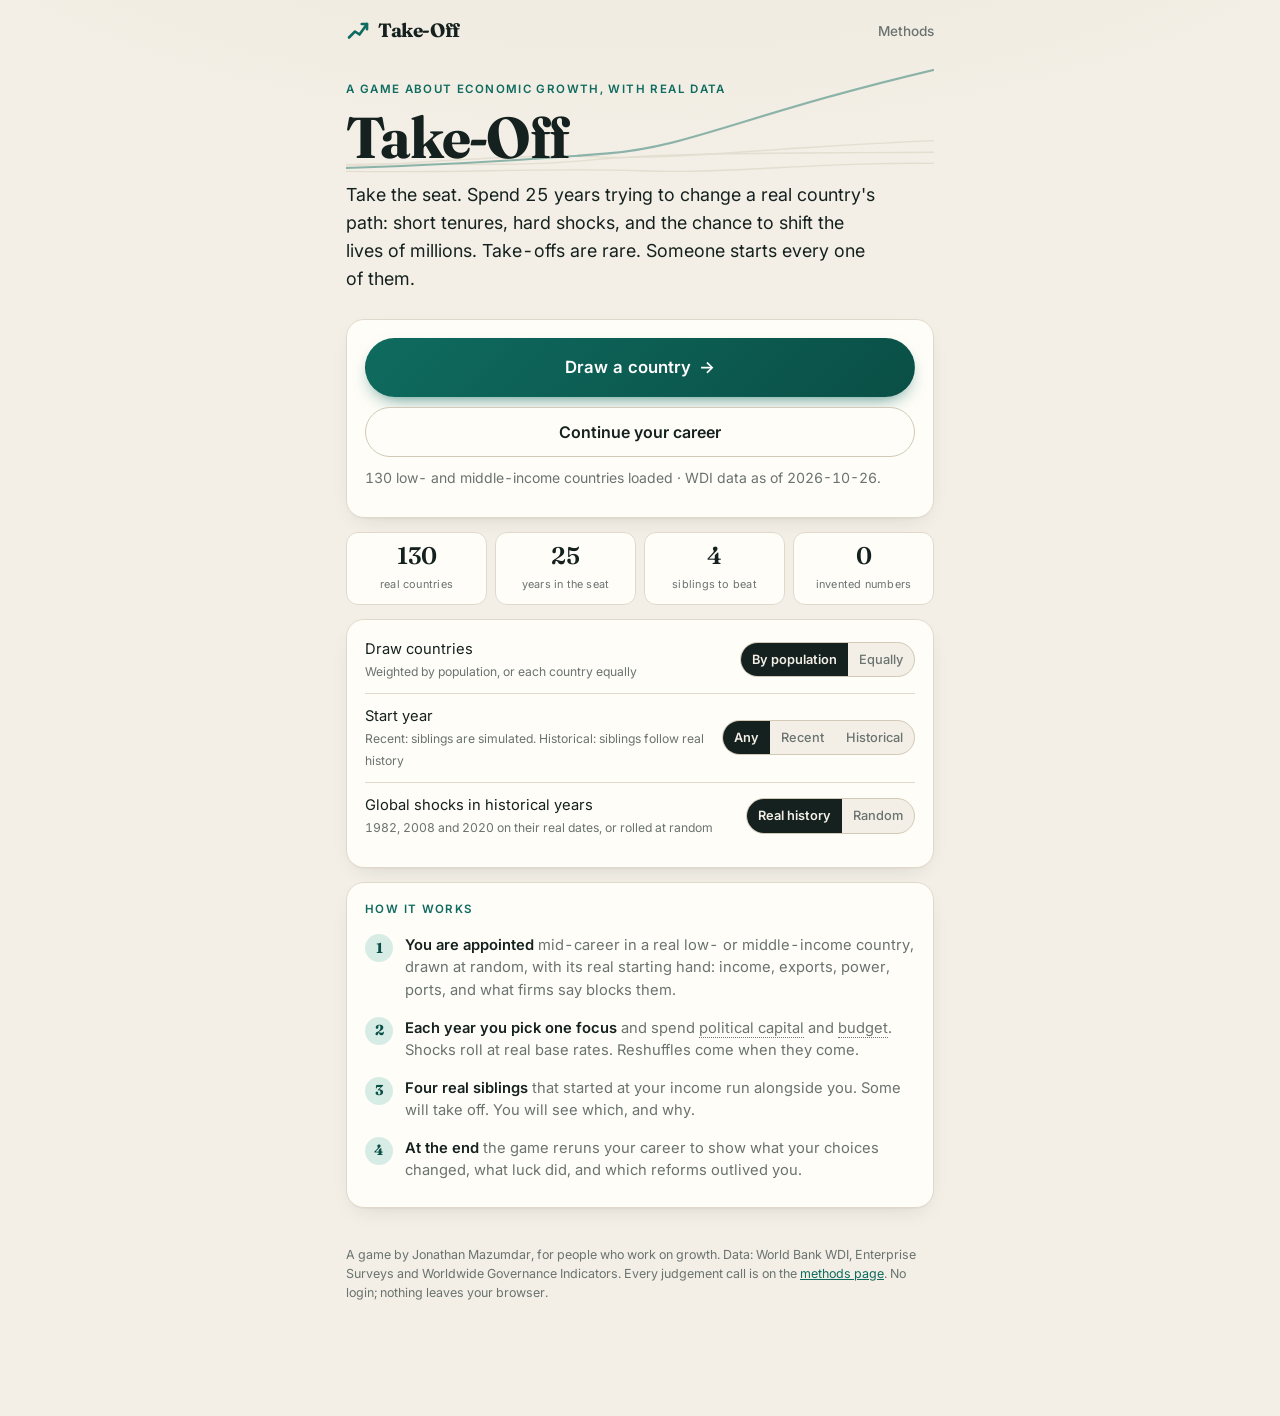
==== commit a272d80c: "Running clock with decision popups, browser layout, clearer onboarding - Months tick visibly; focus," ====
--- a/index.html
+++ b/index.html
@@ -24,7 +24,7 @@
         <path class="sib" d="M0 168 C90 160 170 172 250 160 S430 150 600 148"/>
         <path class="you" d="M0 172 C110 168 190 160 270 150 S400 90 600 20"/>
       </svg>
-      <p class="eyebrow">A game about growth, with real data</p>
+      <p class="eyebrow">A game about economic growth, with real data</p>
       <h1>Take-Off</h1>
       <p class="lede">Take the seat. Spend 25 years trying to change a real country's path: short tenures, hard shocks, and the chance to shift the lives of millions. Take-offs are rare. Someone starts every one of them.</p>
     </div>
--- a/styles.css
+++ b/styles.css
@@ -38,9 +38,10 @@
 header.top .mark { width: 24px; height: 24px; color: var(--accent); }
 header.top nav a, header.top nav button { font-size: .85rem; font-weight: 500; color: var(--muted); margin-left: 16px; background: none; border: 0; cursor: pointer; text-decoration: none; padding: 0; }
 header.top nav a:hover, header.top nav button:hover { color: var(--ink); }
-.screen { display: none; } .screen.active { display: block; animation: fade .35s ease both; }
+.screen { display: none; } .screen.active { display: block; animation: fade .35s ease forwards; }
+@media (prefers-reduced-motion: reduce) { .screen.active, .modal .box, .hero-art .you { animation: none; } }
 @keyframes fade { from { opacity: 0; transform: translateY(6px); } to { opacity: 1; transform: none; } }
-.card { background: var(--card); border: 1px solid var(--line); border-radius: var(--radius); padding: 18px; margin: 0 0 14px; box-shadow: var(--shadow); animation: fade .4s ease both; }
+.card { background: var(--card); border: 1px solid var(--line); border-radius: var(--radius); padding: 18px; margin: 0 0 14px; box-shadow: var(--shadow); }
 .card h3 { display: flex; justify-content: space-between; align-items: baseline; gap: 10px; }
 .card h3 small, .src { color: var(--muted); font-size: .72rem; font-weight: 500; letter-spacing: .02em; text-align: right; }
 .eyebrow { font-size: .72rem; font-weight: 600; letter-spacing: .12em; text-transform: uppercase; color: var(--accent); margin: 0 0 8px; }
@@ -163,7 +164,7 @@
 /* ---------- Modal ---------- */
 .modal { position: fixed; inset: 0; background: rgba(12,18,17,.5); backdrop-filter: blur(2px); display: none; align-items: flex-end; justify-content: center; z-index: 40; padding: 0; }
 .modal.open { display: flex; }
-.modal .box { background: var(--card); width: 100%; max-width: 620px; border-radius: 22px 22px 0 0; padding: 10px 18px 30px; max-height: 92vh; overflow: auto; animation: up .25s ease both; box-shadow: 0 -10px 40px rgba(0,0,0,.2); }
+.modal .box { background: var(--card); width: 100%; max-width: 620px; border-radius: 22px 22px 0 0; padding: 10px 18px 30px; max-height: 92vh; overflow: auto; animation: up .25s ease forwards; box-shadow: 0 -10px 40px rgba(0,0,0,.2); }
 .modal .handle { width: 40px; height: 4px; border-radius: 2px; background: var(--line2); margin: 0 auto 14px; }
 @keyframes up { from { transform: translateY(24px); opacity: 0; } to { transform: none; opacity: 1; } }
 @media (min-width: 660px) { .modal { align-items: center; padding: 16px; } .modal .box { border-radius: 22px; } .modal .handle { display: none; } }
@@ -191,3 +192,49 @@
 .methods .lede { font-size: 1.05rem; line-height: 1.55; }
 .methods p, .methods li { max-width: 42em; }
 @media (max-width: 400px) { .hero h1 { font-size: 3rem; } .facts { grid-template-columns: repeat(2, 1fr); } .stats { gap: 6px; } .stat .v { font-size: 1.2rem; } }
+
+/* ---------- Wide layout (browser) ---------- */
+.wrap.wide { max-width: 1140px; }
+.play-grid .col { display: contents; }
+#c-chart { order: 1; } #c-stats { order: 2; } #lastyear { order: 3; } #thisyear { order: 4; } #c-reforms { order: 5; } #c-log { order: 6; }
+.play-grid { display: grid; grid-template-columns: 1fr; }
+.howto { display: flex; gap: 6px; list-style: none; padding: 0; margin: 0 0 12px; counter-reset: h; flex-wrap: wrap; }
+.howto li { counter-increment: h; font-size: .78rem; color: var(--muted); padding: 5px 10px 5px 6px; border: 1px solid var(--line); border-radius: 999px; display: inline-flex; align-items: center; gap: 6px; }
+.howto li::before { content: counter(h); width: 18px; height: 18px; border-radius: 50%; background: var(--line); display: grid; place-items: center; font-size: .7rem; font-weight: 700; }
+.howto li.now { color: var(--accent-ink); border-color: var(--accent); background: var(--accent-soft); font-weight: 600; }
+.howto li.now::before { background: var(--accent); color: #fff; }
+.howto li.done { text-decoration: line-through; opacity: .7; }
+.meter .tiny { font-weight: 400; }
+@media (min-width: 900px) {
+  .play-grid { grid-template-columns: minmax(0, 5fr) minmax(0, 6fr); gap: 18px; align-items: start; }
+  .play-grid .col { display: block; }
+  .play-grid .col.right { position: sticky; top: 92px; }
+  .menu { grid-template-columns: 1fr 1fr; }
+  .hand-grid { display: grid; grid-template-columns: 1fr 1fr; gap: 0 14px; align-items: start; }
+  .hand-grid .card { break-inside: avoid; }
+  canvas.chart { height: 230px; }
+  .stats { grid-template-columns: repeat(3, 1fr); }
+  .topbar .track { max-width: 100%; }
+  .end-grid { display: grid; grid-template-columns: 1fr 1fr; gap: 0 18px; align-items: start; }
+}
+
+/* ---------- Clock ---------- */
+.clockrow { display: flex; align-items: center; gap: 12px; margin-top: 10px; flex-wrap: wrap; }
+.months { display: grid; grid-template-columns: repeat(12, 14px); gap: 3px; }
+.months i { height: 14px; border-radius: 4px; background: var(--line2); }
+.months i.on { background: var(--accent); } .months i.now { background: var(--ink); animation: pulse .9s ease-in-out infinite alternate; }
+@keyframes pulse { from { opacity: .4; } to { opacity: 1; } }
+.monthlabel { font-size: .82rem; font-weight: 600; min-width: 120px; }
+.clockrow .speed { margin-left: auto; }
+.feed .shock .mo { font-family: var(--mono); font-size: .72rem; color: var(--muted); margin-right: 6px; }
+.now h2 { margin-top: 2px; }
+.modal .box.wide { max-width: 820px; }
+.modal .box.wide .menu { grid-template-columns: 1fr; }
+@media (min-width: 700px) { .modal .box.wide .menu { grid-template-columns: 1fr 1fr; } }
+.toast { max-width: 90vw; text-align: center; }
+
+/* ---------- Draw reveal ---------- */
+.reveal { position: fixed; inset: 0; z-index: 30; background: var(--bg); display: flex; flex-direction: column; align-items: center; justify-content: center; text-align: center; padding: 24px; animation: fade .4s ease forwards; transition: opacity .5s ease, visibility .5s; }
+.reveal h1 { font-size: clamp(3rem, 10vw, 5.5rem); font-weight: 700; letter-spacing: -.03em; margin: 8px 0; animation: fade .8s .3s ease both; }
+.reveal.done { opacity: 0; visibility: hidden; }
+@media (prefers-reduced-motion: reduce) { .reveal { display: none; } }
